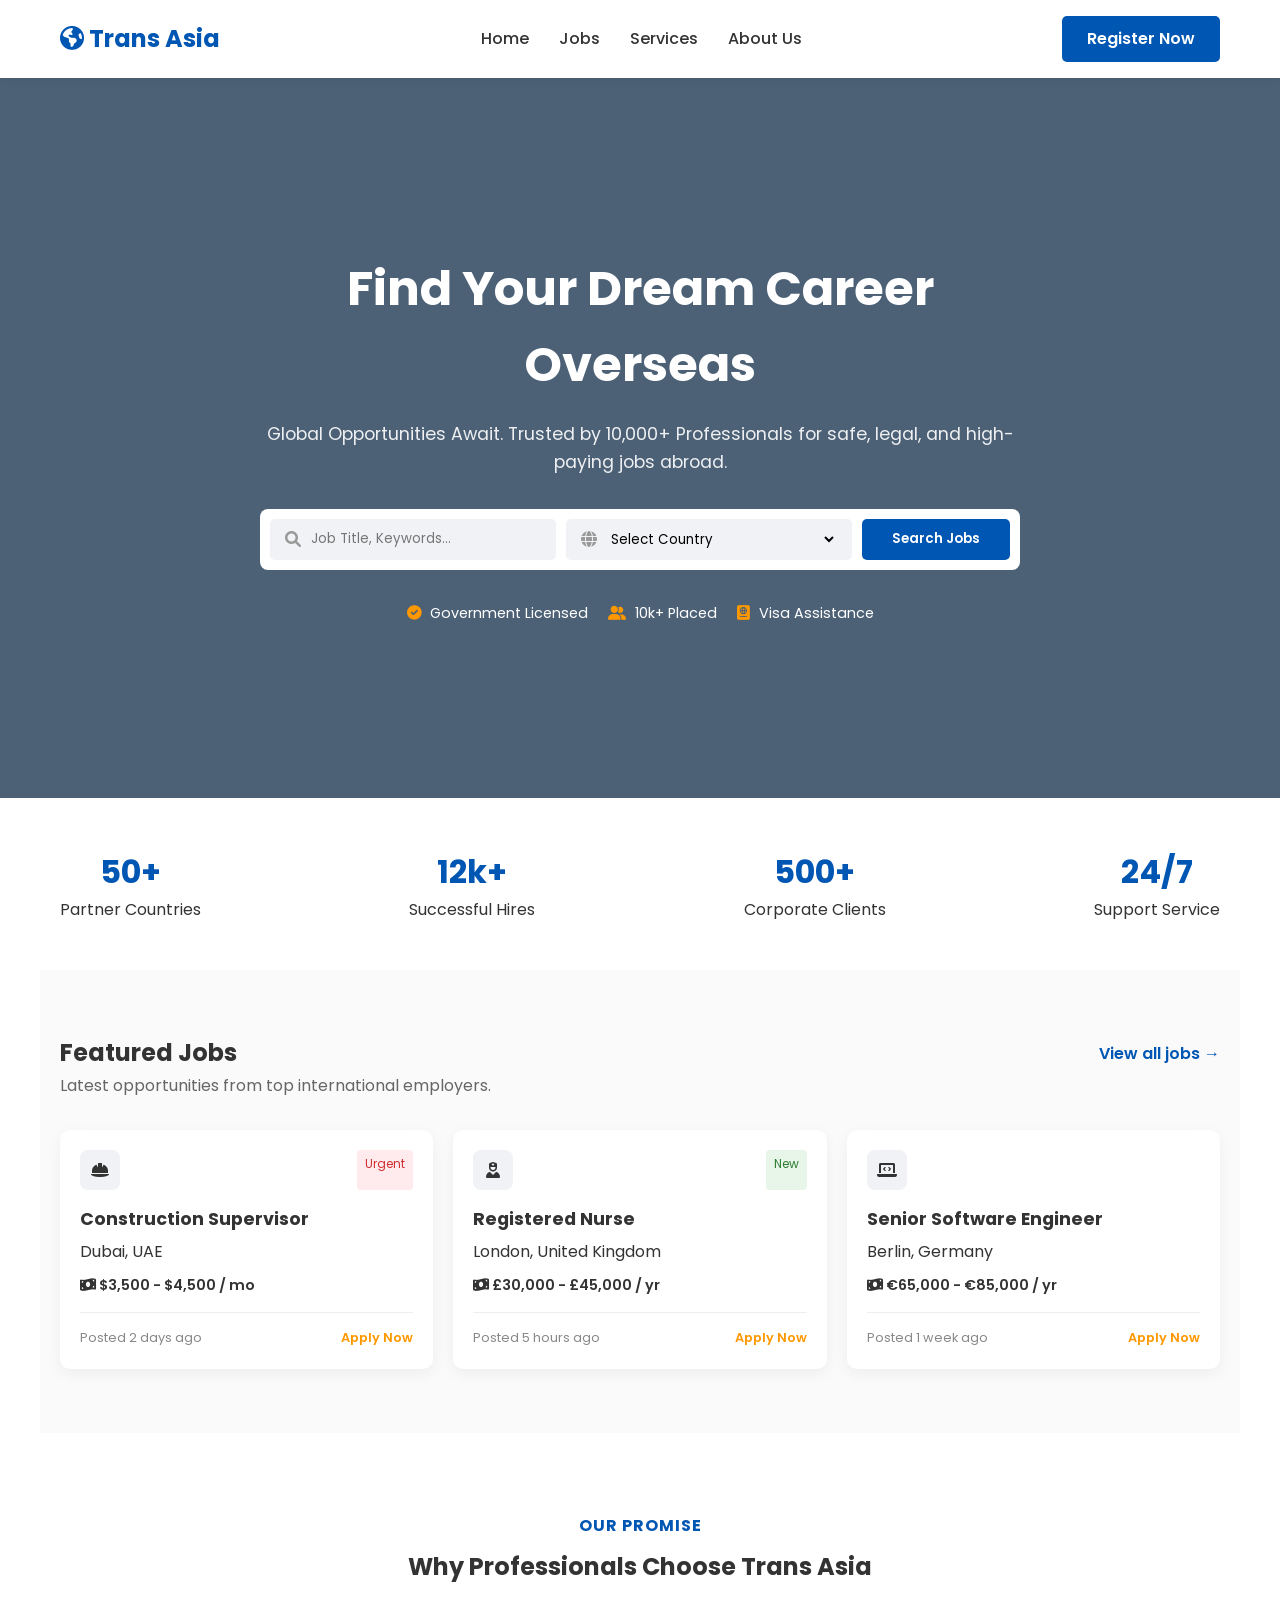
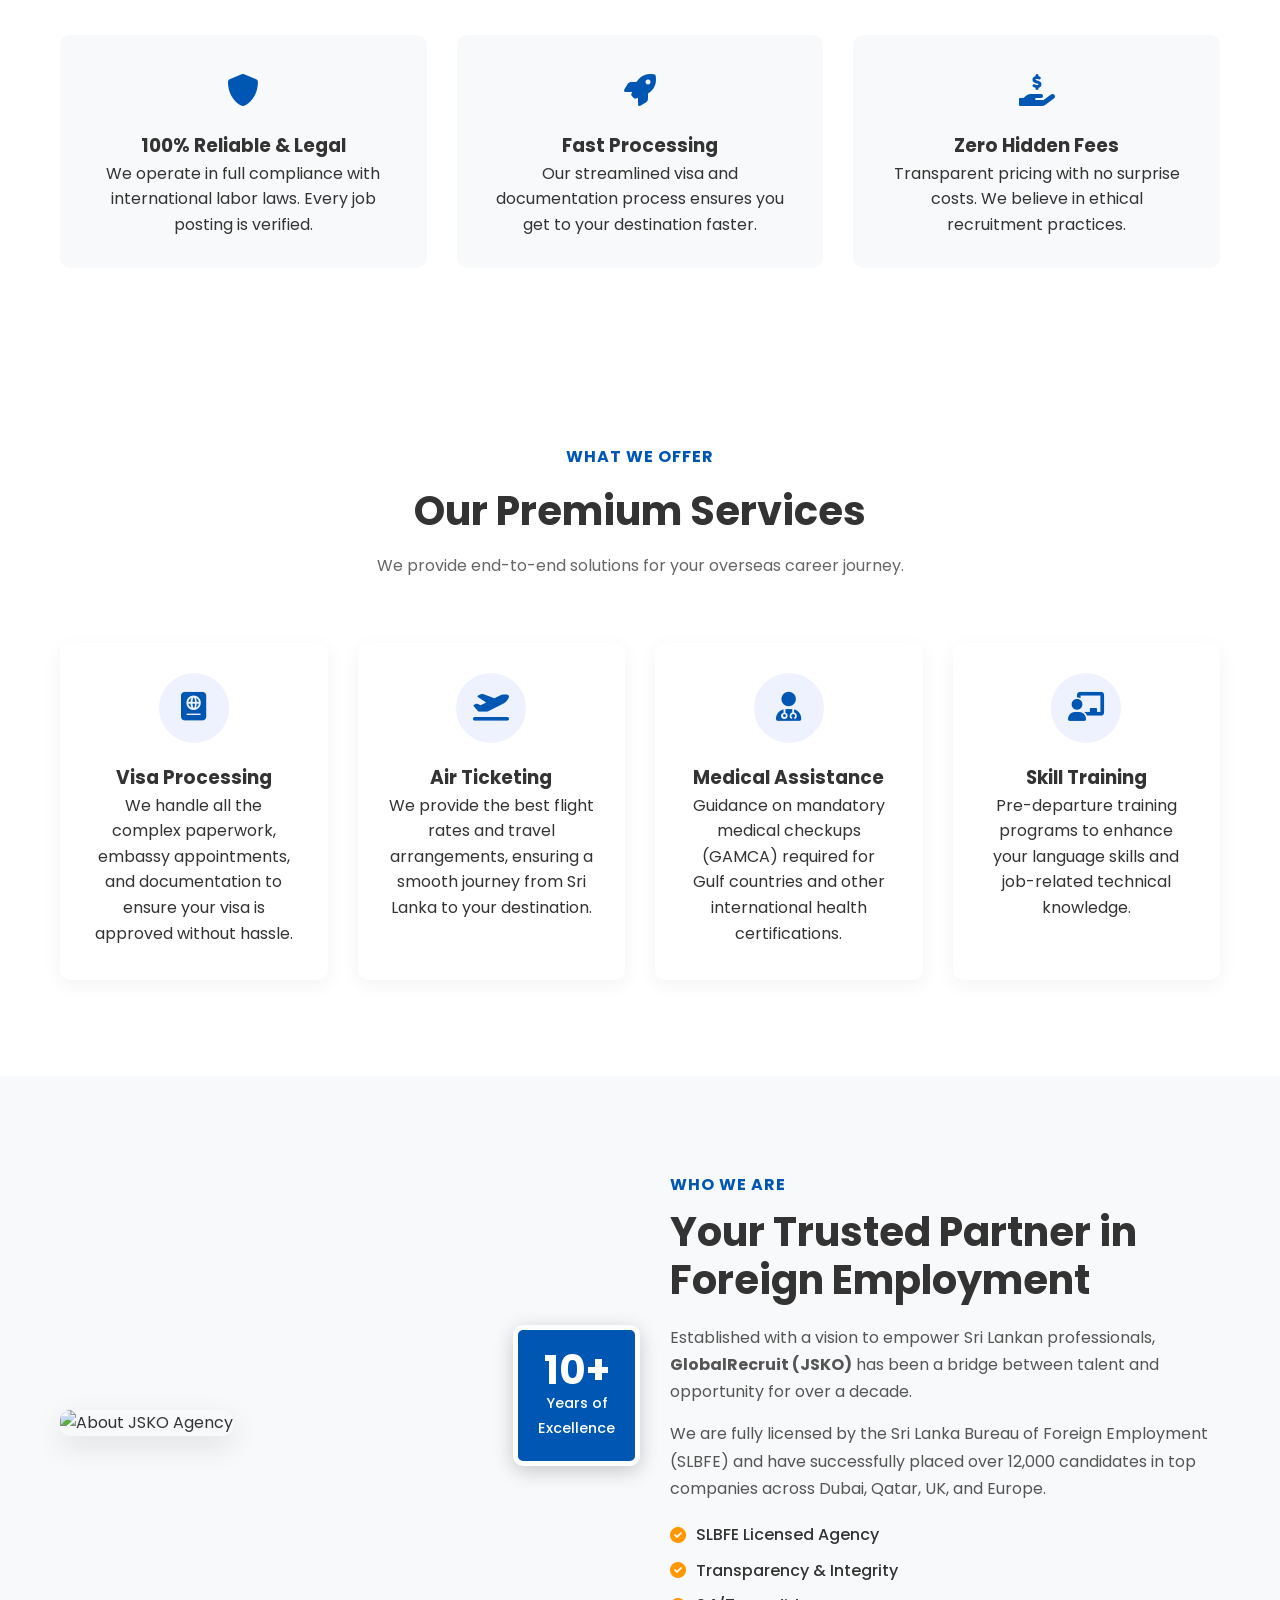
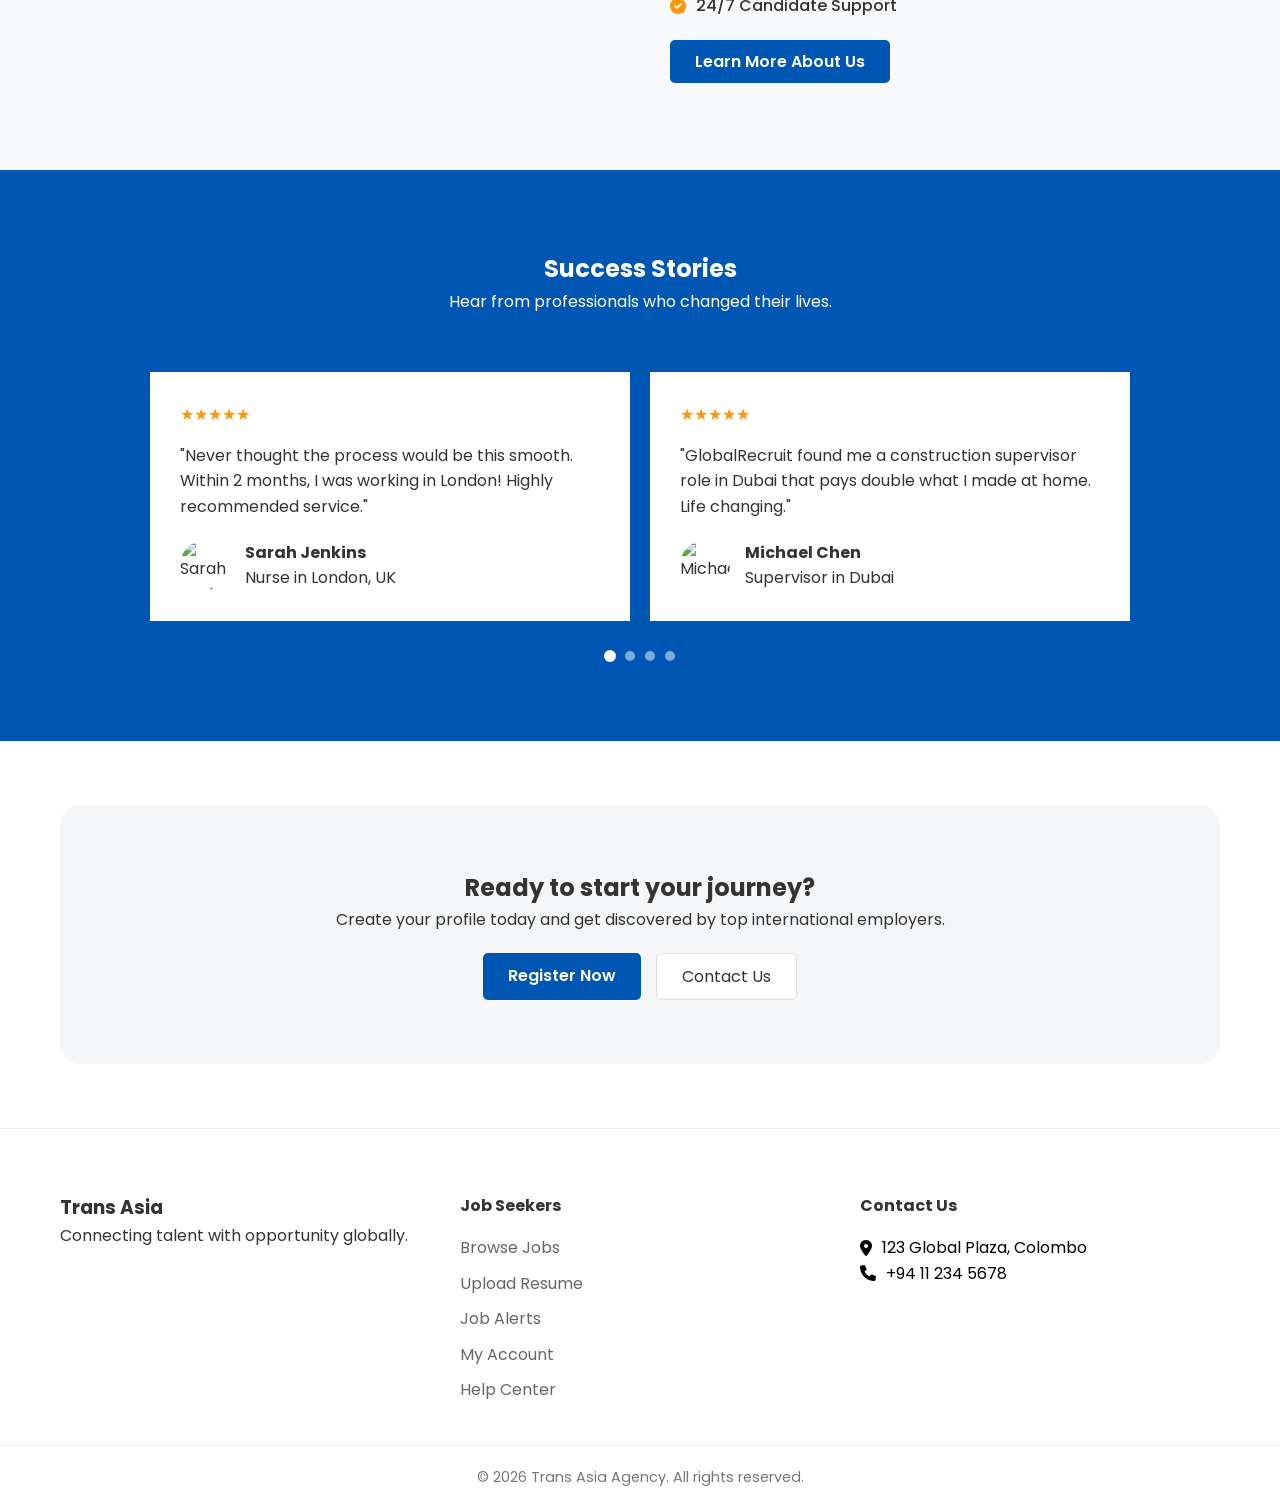
==== index.html @ 0c06eb76 "first commit" ====
<!DOCTYPE html>
<html lang="en">

<head>
    <meta charset="UTF-8">
    <meta name="viewport" content="width=device-width, initial-scale=1.0">
    <title>Trans Asia - Find Your Dream Career</title>
    <link href="https://fonts.googleapis.com/css2?family=Poppins:wght@300;400;500;600;700&display=swap"
        rel="stylesheet">
    <link rel="stylesheet" href="https://cdnjs.cloudflare.com/ajax/libs/font-awesome/6.0.0/css/all.min.css">
    <link rel="stylesheet" href="style.css">
</head>

<body>

    <nav class="navbar">
        <div class="container">
            <a href="#" class="logo"><i class="fas fa-globe-americas"></i> Trans Asia</a>
            <ul class="nav-links">
                <li><a href="#">Home</a></li>
                <li><a href="jobs.html">Jobs</a></li>
                <li><a href="#services">Services</a></li>
                <li><a href="#about">About Us</a></li>
            </ul>
            <a href="#" class="btn-primary">Register Now</a>
            <div class="menu-toggle"><i class="fas fa-bars"></i></div>
        </div>
    </nav>

    <header class="hero">
        <div class="overlay"></div>
        <div class="hero-content container reveal">
            <h1>Find Your Dream Career Overseas</h1>
            <p>Global Opportunities Await. Trusted by 10,000+ Professionals for safe, legal, and high-paying jobs
                abroad.</p>

            <div class="search-box">
                <div class="input-group">
                    <i class="fas fa-search"></i>
                    <input type="text" placeholder="Job Title, Keywords...">
                </div>
                <div class="input-group">
                    <i class="fas fa-globe"></i>
                    <select>
                        <option disabled selected>Select Country</option>
                        <option>Dubai</option>
                        <option>UK</option>
                        <option>Canada</option>
                    </select>
                </div>
                <button class="btn-search">Search Jobs</button>
            </div>

            <div class="trust-badges">
                <span><i class="fas fa-check-circle"></i> Government Licensed</span>
                <span><i class="fas fa-user-friends"></i> 10k+ Placed</span>
                <span><i class="fas fa-passport"></i> Visa Assistance</span>
            </div>
        </div>
    </header>

    <section class="stats container reveal">
        <div class="stat-item">
            <h3>50+</h3>
            <p>Partner Countries</p>
        </div>
        <div class="stat-item">
            <h3>12k+</h3>
            <p>Successful Hires</p>
        </div>
        <div class="stat-item">
            <h3>500+</h3>
            <p>Corporate Clients</p>
        </div>
        <div class="stat-item">
            <h3>24/7</h3>
            <p>Support Service</p>
        </div>
    </section>

    <section class="featured-jobs container reveal" id="jobs">
        <div class="section-header">
            <h2>Featured Jobs</h2>
            <a href="jobs.html" class="view-all">View all jobs &rarr;</a>
        </div>
        <p class="subtitle">Latest opportunities from top international employers.</p>

        <div class="jobs-grid">
            <div class="job-card">
                <div class="card-top">
                    <div class="icon-box"><i class="fas fa-hard-hat"></i></div>
                    <span class="tag urgent">Urgent</span>
                </div>
                <h3>Construction Supervisor</h3>
                <p class="location">Dubai, UAE</p>
                <p class="salary"><i class="fas fa-money-bill-wave"></i> $3,500 - $4,500 / mo</p>
                <div class="card-footer">
                    <span>Posted 2 days ago</span>
                    <a href="#" class="apply-link">Apply Now</a>
                </div>
            </div>

            <div class="job-card">
                <div class="card-top">
                    <div class="icon-box"><i class="fas fa-user-nurse"></i></div>
                    <span class="tag new">New</span>
                </div>
                <h3>Registered Nurse</h3>
                <p class="location">London, United Kingdom</p>
                <p class="salary"><i class="fas fa-money-bill-wave"></i> £30,000 - £45,000 / yr</p>
                <div class="card-footer">
                    <span>Posted 5 hours ago</span>
                    <a href="#" class="apply-link">Apply Now</a>
                </div>
            </div>

            <div class="job-card">
                <div class="card-top">
                    <div class="icon-box"><i class="fas fa-laptop-code"></i></div>
                </div>
                <h3>Senior Software Engineer</h3>
                <p class="location">Berlin, Germany</p>
                <p class="salary"><i class="fas fa-money-bill-wave"></i> €65,000 - €85,000 / yr</p>
                <div class="card-footer">
                    <span>Posted 1 week ago</span>
                    <a href="#" class="apply-link">Apply Now</a>
                </div>
            </div>
        </div>
    </section>

    <section class="why-us container reveal" id="services">
        <h4 class="small-title">OUR PROMISE</h4>
        <h2>Why Professionals Choose Trans Asia</h2>

        <div class="features-grid">
            <div class="feature-box">
                <div class="f-icon"><i class="fas fa-shield-alt"></i></div>
                <h3>100% Reliable & Legal</h3>
                <p>We operate in full compliance with international labor laws. Every job posting is verified.</p>
            </div>
            <div class="feature-box">
                <div class="f-icon"><i class="fas fa-rocket"></i></div>
                <h3>Fast Processing</h3>
                <p>Our streamlined visa and documentation process ensures you get to your destination faster.</p>
            </div>
            <div class="feature-box">
                <div class="f-icon"><i class="fas fa-hand-holding-usd"></i></div>
                <h3>Zero Hidden Fees</h3>
                <p>Transparent pricing with no surprise costs. We believe in ethical recruitment practices.</p>
            </div>
        </div>
    </section>

    <section id="services" class="services-section container reveal">
        <div class="section-header-center">
            <h4 class="small-title">WHAT WE OFFER</h4>
            <h2>Our Premium Services</h2>
            <p>We provide end-to-end solutions for your overseas career journey.</p>
        </div>

        <div class="services-grid">
            <div class="service-card">
                <div class="s-icon"><i class="fas fa-passport"></i></div>
                <h3>Visa Processing</h3>
                <p>We handle all the complex paperwork, embassy appointments, and documentation to ensure your visa is
                    approved without hassle.</p>
            </div>

            <div class="service-card">
                <div class="s-icon"><i class="fas fa-plane-departure"></i></div>
                <h3>Air Ticketing</h3>
                <p>We provide the best flight rates and travel arrangements, ensuring a smooth journey from Sri Lanka to
                    your destination.</p>
            </div>

            <div class="service-card">
                <div class="s-icon"><i class="fas fa-user-md"></i></div>
                <h3>Medical Assistance</h3>
                <p>Guidance on mandatory medical checkups (GAMCA) required for Gulf countries and other international
                    health certifications.</p>
            </div>

            <div class="service-card">
                <div class="s-icon"><i class="fas fa-chalkboard-teacher"></i></div>
                <h3>Skill Training</h3>
                <p>Pre-departure training programs to enhance your language skills and job-related technical knowledge.
                </p>
            </div>
        </div>
    </section>

    <section id="about" class="about-section reveal">
        <div class="container about-wrapper">
            <div class="about-image">
                <img src="https://images.unsplash.com/photo-1556761175-5973dc0f32e7?ixlib=rb-1.2.1&auto=format&fit=crop&w=800&q=80"
                    alt="About JSKO Agency">
                <div class="experience-badge">
                    <span class="years">10+</span>
                    <span class="text">Years of<br>Excellence</span>
                </div>
            </div>

            <div class="about-content">
                <h4 class="small-title">WHO WE ARE</h4>
                <h2>Your Trusted Partner in Foreign Employment</h2>
                <p>Established with a vision to empower Sri Lankan professionals, <strong>GlobalRecruit (JSKO)</strong>
                    has been a bridge between talent and opportunity for over a decade.</p>

                <p>We are fully licensed by the Sri Lanka Bureau of Foreign Employment (SLBFE) and have successfully
                    placed over 12,000 candidates in top companies across Dubai, Qatar, UK, and Europe.</p>

                <ul class="about-list">
                    <li><i class="fas fa-check-circle"></i> SLBFE Licensed Agency</li>
                    <li><i class="fas fa-check-circle"></i> Transparency & Integrity</li>
                    <li><i class="fas fa-check-circle"></i> 24/7 Candidate Support</li>
                </ul>

                <a href="#" class="btn-primary">Learn More About Us</a>
            </div>
        </div>
    </section>

    <section class="testimonials reveal">
        <div class="container">
            <h2>Success Stories</h2>
            <p>Hear from professionals who changed their lives.</p>

            <div class="testimonial-wrapper">
                <div class="testimonial-track" id="testimonialTrack">
                </div>
            </div>

            <div class="indicators" id="indicators"></div>
        </div>
    </section>

    <section class="cta-section container reveal">
        <div class="cta-box">
            <h2>Ready to start your journey?</h2>
            <p>Create your profile today and get discovered by top international employers.</p>
            <div class="cta-buttons">
                <a href="#" class="btn-primary">Register Now</a>
                <a href="#" class="btn-secondary">Contact Us</a>
            </div>
        </div>
    </section>

    <footer>
        <div class="container footer-content">
            <div class="footer-col">
                <h3>Trans Asia</h3>
                <p>Connecting talent with opportunity globally.</p>
            </div>
            <div class="footer-col">
                <h4>Job Seekers</h4>
                <ul>
                    <li><a href="#">Browse Jobs</a></li>
                    <li><a href="#">Upload Resume</a></li>
                    <li><a href="#">Job Alerts</a></li>
                    <li><a href="#">My Account</a></li>
                    <li><a href="#">Help Center</a></li>
                </ul>
            </div>
            <div class="footer-col contact-info">
                <h4>Contact Us</h4>
                <a href="mailto:abc@mail.com"><i class="fas fa-map-marker-alt"></i> 123 Global Plaza, Colombo</a>
                <a href="tel:+94 11 234 5678"><i class="fas fa-phone"></i> +94 11 234 5678</a>
            </div>
        </div>
        <div class="footer-bottom">
            <p>&copy; 2026 Trans Asia Agency. All rights reserved.</p>
        </div>
    </footer>

    <script src="script.js"></script>
</body>

</html>
---- style.css ----
:root {
  --primary-color: #0056b3;
  --secondary-color: #f8f9fa;
  --text-dark: #333;
  --text-light: #666;
  --accent-orange: #ff9800;
  --font-family: "Poppins", sans-serif;
}

* {
  margin: 0;
  padding: 0;
  box-sizing: border-box;
  font-family: var(--font-family);
}

html {
  scroll-behavior: smooth;
}

body {
  background-color: #ffffff;
  color: var(--text-dark);
  line-height: 1.6;
}

.container {
  max-width: 1200px;
  margin: 0 auto;
  padding: 0 20px;
}

/* Navbar */
.navbar {
  background: #fff;
  padding: 1rem 0;
  box-shadow: 0 2px 10px rgba(0, 0, 0, 0.05);
  position: sticky;
  top: 0;
  z-index: 1000;
}
.navbar .container {
  display: flex;
  justify-content: space-between;
  align-items: center;
}
.logo {
  font-size: 1.5rem;
  font-weight: 700;
  color: var(--primary-color);
  text-decoration: none;
}
.nav-links {
  display: flex;
  list-style: none;
  gap: 30px;
}
.nav-links a {
  text-decoration: none;
  color: var(--text-dark);
  font-weight: 500;
}
.btn-primary {
  background: var(--primary-color);
  color: #fff;
  padding: 10px 25px;
  border-radius: 5px;
  text-decoration: none;
  font-weight: 600;
  transition: 0.3s;
}
.btn-primary:hover {
  background: #004494;
}
.menu-toggle {
  display: none;
}

/* Hero Section */
.hero {
  position: relative;
  height: 80vh;
  background: url("https://images.unsplash.com/photo-1486406146926-c627a92ad1ab?ixlib=rb-1.2.1&auto=format&fit=crop&w=1920&q=80")
    no-repeat center center/cover;
  display: flex;
  align-items: center;
  justify-content: center;
  text-align: center;
  color: #fff;
}
.hero .overlay {
  position: absolute;
  top: 0;
  left: 0;
  width: 100%;
  height: 100%;
  background: rgba(0, 30, 60, 0.7);
}
.hero-content {
  position: relative;
  z-index: 2;
  max-width: 800px;
}
.hero h1 {
  font-size: 3rem;
  margin-bottom: 1rem;
}
.hero p {
  font-size: 1.1rem;
  margin-bottom: 2rem;
  opacity: 0.9;
}

/* Search Box */
.search-box {
  background: #fff;
  padding: 10px;
  border-radius: 8px;
  display: flex;
  gap: 10px;
  flex-wrap: wrap;
}
.input-group {
  flex: 1;
  display: flex;
  align-items: center;
  background: #f0f2f5;
  padding: 10px 15px;
  border-radius: 5px;
}
.input-group i {
  color: #999;
  margin-right: 10px;
}
.input-group input,
.input-group select {
  border: none;
  background: transparent;
  width: 100%;
  outline: none;
}
.btn-search {
  background: var(--primary-color);
  color: #fff;
  border: none;
  padding: 10px 30px;
  border-radius: 5px;
  cursor: pointer;
  font-weight: 600;
}

.trust-badges {
  margin-top: 2rem;
  display: flex;
  justify-content: center;
  gap: 20px;
  font-size: 0.9rem;
}
.trust-badges i {
  color: var(--accent-orange);
  margin-right: 5px;
}

/* Stats */
.stats {
  display: flex;
  justify-content: space-between;
  text-align: center;
  padding: 3rem 20px;
}
.stats h3 {
  color: var(--primary-color);
  font-size: 2rem;
}

/* Featured Jobs */
.featured-jobs {
  padding: 4rem 20px;
  background: #fafafa;
}
.section-header {
  display: flex;
  justify-content: space-between;
  align-items: center;
}
.subtitle {
  color: var(--text-light);
  margin-bottom: 2rem;
}
.view-all {
  text-decoration: none;
  color: var(--primary-color);
  font-weight: 600;
}

.jobs-grid {
  display: grid;
  grid-template-columns: repeat(auto-fit, minmax(300px, 1fr));
  gap: 20px;
}
.job-card {
  background: #fff;
  padding: 20px;
  border-radius: 10px;
  box-shadow: 0 5px 15px rgba(0, 0, 0, 0.05);
  transition: transform 0.3s;
}
.job-card:hover {
  transform: translateY(-5px);
}
.card-top {
  display: flex;
  justify-content: space-between;
  margin-bottom: 15px;
}
.icon-box {
  width: 40px;
  height: 40px;
  background: #f0f2f5;
  border-radius: 8px;
  display: flex;
  align-items: center;
  justify-content: center;
}
.tag {
  font-size: 0.75rem;
  padding: 4px 8px;
  border-radius: 4px;
}
.tag.urgent {
  background: #ffebee;
  color: #d32f2f;
}
.tag.new {
  background: #e8f5e9;
  color: #2e7d32;
}

.job-card h3 {
  font-size: 1.1rem;
  margin-bottom: 5px;
}
.salary {
  font-weight: 600;
  font-size: 0.9rem;
  margin: 10px 0;
}
.card-footer {
  display: flex;
  justify-content: space-between;
  align-items: center;
  margin-top: 15px;
  border-top: 1px solid #eee;
  padding-top: 15px;
  font-size: 0.8rem;
  color: #888;
}
.apply-link {
  color: var(--accent-orange);
  text-decoration: none;
  font-weight: 600;
}

/* Why Choose Us */
.why-us {
  padding: 5rem 20px;
  text-align: center;
}
.small-title {
  color: var(--primary-color);
  letter-spacing: 1px;
  margin-bottom: 10px;
}
.features-grid {
  display: flex;
  justify-content: space-between;
  gap: 30px;
  margin-top: 3rem;
}
.feature-box {
  background: #f8f9fa;
  padding: 30px;
  border-radius: 10px;
  flex: 1;
}
.f-icon {
  font-size: 2rem;
  color: var(--primary-color);
  margin-bottom: 15px;
}
/* --- Services Section Styles --- */
.services-section {
  padding: 6rem 20px;
  text-align: center;
}

.section-header-center {
  margin-bottom: 4rem;
  max-width: 700px;
  margin-left: auto;
  margin-right: auto;
}
.section-header-center h2 {
  font-size: 2.5rem;
  margin-bottom: 10px;
}
.section-header-center p {
  color: #666;
}

.services-grid {
  display: grid;
  grid-template-columns: repeat(
    auto-fit,
    minmax(250px, 1fr)
  ); /* Responsive Grid */
  gap: 30px;
}

.service-card {
  background: #fff;
  padding: 30px;
  border-radius: 10px;
  box-shadow: 0 5px 20px rgba(0, 0, 0, 0.05);
  transition: all 0.3s ease;
  border-bottom: 4px solid transparent;
}

.service-card:hover {
  transform: translateY(-10px);
  border-bottom-color: var(--primary-color);
  box-shadow: 0 10px 30px rgba(0, 0, 0, 0.1);
}

.s-icon {
  width: 70px;
  height: 70px;
  background: #eef2ff;
  color: var(--primary-color);
  border-radius: 50%;
  display: flex;
  align-items: center;
  justify-content: center;
  font-size: 1.8rem;
  margin: 0 auto 20px;
  transition: 0.3s;
}

.service-card:hover .s-icon {
  background: var(--primary-color);
  color: #fff;
}

/* --- About Us Section Styles --- */
.about-section {
  padding: 6rem 0;
  background-color: #f8f9fa; /* Light Gray Background */
}

.about-wrapper {
  display: flex;
  align-items: center;
  gap: 60px;
}

/* About Image Styling */
.about-image {
  flex: 1;
  position: relative;
}

.about-image img {
  width: 100%;
  border-radius: 10px;
  box-shadow: 0 10px 30px rgba(0, 0, 0, 0.1);
}

/* Experience Badge (Floating Box) */
.experience-badge {
  position: absolute;
  bottom: -30px;
  right: -30px;
  background: var(--primary-color);
  color: #fff;
  padding: 20px;
  border-radius: 10px;
  text-align: center;
  box-shadow: 0 5px 20px rgba(0, 0, 0, 0.2);
  border: 5px solid #fff;
}
.experience-badge .years {
  display: block;
  font-size: 2.5rem;
  font-weight: 700;
  line-height: 1;
}
.experience-badge .text {
  font-size: 0.9rem;
  font-weight: 500;
}

/* About Content Styling */
.about-content {
  flex: 1;
}
.about-content h2 {
  font-size: 2.5rem;
  margin-bottom: 20px;
  line-height: 1.2;
}
.about-content p {
  color: #555;
  margin-bottom: 15px;
  line-height: 1.7;
}

.about-list {
  list-style: none;
  margin: 20px 0 30px;
}
.about-list li {
  margin-bottom: 10px;
  font-weight: 500;
  display: flex;
  align-items: center;
  gap: 10px;
}
.about-list li i {
  color: var(--accent-orange);
}

/* --- Mobile Responsiveness for New Sections --- */
@media (max-width: 900px) {
  .about-wrapper {
    flex-direction: column; /* Image eka udata, Text eka yatata */
  }
  .about-image {
    margin-bottom: 40px; /* Badge eka nisa ida thiyanawa */
  }
  .experience-badge {
    right: 10px;
    bottom: -20px;
  }
  .section-header-center h2,
  .about-content h2 {
    font-size: 2rem;
  }
}

/* Testimonials */
/* --- Testimonials Slider Styles --- */

.testimonials {
  /* Kalin thibba ewa ehemmama thiyanna */
  background: var(--primary-color);
  color: #fff;
  padding: 5rem 20px;
  text-align: center;
  overflow: hidden; /* Muhuda eliyata yana eka nawaththanna */
}

/* Main window eka */
.testimonial-wrapper {
  max-width: 1000px; /* Slider eke maximum width eka */
  margin: 3rem auto 0;
  overflow: hidden; /* Track eka eliyata giyama nopenenna */
  position: relative;
}

/* Rail Peella (Track) */
.testimonial-track {
  display: flex;
  transition: transform 0.5s ease-in-out; /* Smooth sliding animation */
  gap: 0; /* Gap eka padding walin handle karamu */
}

/* Card Styling Update */
.review-card {
  background: #fff;
  color: var(--text-dark);
  padding: 30px;
  border-radius: 10px;
  text-align: left;

  /* Responsive Width Logic */
  min-width: 50%; /* Desktop: Card 2k penawa */
  box-sizing: border-box; /* Padding ekka width calculate karanna */
  margin: 0; /* Margin ain kara gap eka manual denata */
  border: 10px solid transparent; /* Card deka athara gap eka hadanna trick ekak */
  background-clip: padding-box;
}

.stars {
  color: var(--accent-orange);
  margin-bottom: 15px;
}
.user-info {
  display: flex;
  gap: 15px;
  align-items: center;
  margin-top: 20px;
}
.user-info img {
  width: 50px;
  height: 50px;
  border-radius: 50%;
  object-fit: cover;
}

/* Dots Styling */
.indicators {
  margin-top: 20px;
  display: flex;
  justify-content: center;
  gap: 10px;
}
.dot {
  width: 10px;
  height: 10px;
  background: rgba(255, 255, 255, 0.5);
  border-radius: 50%;
  cursor: pointer;
  transition: 0.3s;
}
.dot.active {
  background: #fff;
  transform: scale(1.2);
}

/* CTA Box */
.cta-section {
  padding: 4rem 20px;
}
.cta-box {
  background: #f4f6f8;
  padding: 4rem;
  border-radius: 20px;
  text-align: center;
}
.cta-buttons {
  margin-top: 20px;
  display: flex;
  gap: 15px;
  justify-content: center;
}
.btn-secondary {
  background: #fff;
  border: 1px solid #ddd;
  color: var(--text-dark);
  padding: 10px 25px;
  border-radius: 5px;
  text-decoration: none;
}

/* Footer */
footer {
  background: #fff;
  padding-top: 4rem;
  border-top: 1px solid #eee;
}
.footer-content {
  display: grid;
  grid-template-columns: repeat(auto-fit, minmax(200px, 1fr));
  gap: 40px;
  padding-bottom: 2rem;
}

.footer-col h4 {
  margin-bottom: 1rem;
}

.footer-bottom {
  text-align: center;
  padding: 20px;
  border-top: 1px solid #eee;
  font-size: 0.9rem;
  color: #777;
}

.contact-info {
  display: flex;
  flex-direction: column;
}

.contact-info a {
  display: flex;
  align-items: center;
  gap: 10px;
  text-decoration: none;
  color: #000;
}

footer ul {
  list-style: none;
}
footer ul li {
  margin-bottom: 10px;
}
footer ul a {
  text-decoration: none;
  color: var(--text-light);
}

/* Animation Class */
.reveal {
  opacity: 0;
  transform: translateY(30px);
  transition: all 0.8s ease-out;
}
.reveal.active {
  opacity: 1;
  transform: translateY(0);
}

/* --- Job Listing Page Styles --- */

/* Page Header */
.page-header {
  background:
    linear-gradient(rgba(0, 86, 179, 0.9), rgba(0, 86, 179, 0.9)),
    url("https://images.unsplash.com/photo-1521737604893-d14cc237f11d?ixlib=rb-1.2.1&auto=format&fit=crop&w=1920&q=80");
  background-size: cover;
  background-position: center;
  color: #fff;
  padding: 3rem 0;
  text-align: center;
  margin-bottom: 3rem;
}
.page-header h1 {
  font-size: 2.5rem;
  margin-bottom: 0.5rem;
}

/* Layout Grid */
.jobs-layout {
  display: grid;
  grid-template-columns: 300px 1fr; /* Sidebar fixed width, Content fluid */
  gap: 40px;
  margin-bottom: 4rem;
}

/* Sidebar Styles */
.filter-sidebar {
  background: #fff;
  padding: 25px;
  border-radius: 10px;
  box-shadow: 0 5px 15px rgba(0, 0, 0, 0.05);
  height: fit-content;
  position: sticky;
  top: 100px; /* Sticks when scrolling */
}
.filter-group {
  margin-bottom: 25px;
}
.filter-group h3 {
  font-size: 1.2rem;
  color: var(--primary-color);
  border-bottom: 2px solid #f0f2f5;
  padding-bottom: 10px;
  margin-bottom: 20px;
}
.filter-group label {
  display: block;
  font-weight: 600;
  margin-bottom: 8px;
  font-size: 0.9rem;
}

.input-icon {
  position: relative;
}
.input-icon i {
  position: absolute;
  left: 15px;
  top: 50%;
  transform: translateY(-50%);
  color: #999;
}
.input-icon input {
  padding-left: 40px;
}

.filter-sidebar input[type="text"],
.filter-sidebar select {
  width: 100%;
  padding: 10px 15px;
  border: 1px solid #ddd;
  border-radius: 5px;
  outline: none;
  font-family: var(--font-family);
}

#searchInput input[type="text"] {
  padding-left: 20px;
}

.checkbox-group label {
  font-weight: 400;
  margin-bottom: 10px;
  display: flex;
  align-items: center;
  gap: 10px;
  cursor: pointer;
}
.w-100 {
  width: 100%;
  border: none;
  cursor: pointer;
}

/* Job Results Area */
.results-header {
  display: flex;
  justify-content: space-between;
  align-items: center;
  margin-bottom: 20px;
}
.sort-box select {
  padding: 5px 10px;
  border: 1px solid #ddd;
  border-radius: 5px;
  margin-left: 10px;
}

/* Vertical Job Card (List View) */
.jobs-grid-vertical {
  display: flex;
  flex-direction: column;
  gap: 20px;
}
.job-card-wide {
  display: flex;
  background: #fff;
  padding: 25px;
  border-radius: 10px;
  box-shadow: 0 2px 10px rgba(0, 0, 0, 0.05);
  transition: 0.3s;
  align-items: center;
  border: 1px solid #f0f2f5;
}
.job-card-wide:hover {
  transform: translateY(-3px);
  box-shadow: 0 8px 20px rgba(0, 0, 0, 0.1);
  border-color: var(--primary-color);
}

.job-logo {
  width: 60px;
  height: 60px;
  background: #f4f6f8;
  border-radius: 10px;
  display: flex;
  align-items: center;
  justify-content: center;
  font-size: 1.5rem;
  color: var(--primary-color);
  margin-right: 20px;
  flex-shrink: 0;
}
.job-details {
  flex: 1;
}
.job-details h3 {
  font-size: 1.2rem;
  margin-bottom: 5px;
}
.job-meta {
  display: flex;
  gap: 20px;
  font-size: 0.9rem;
  color: #666;
  margin-bottom: 10px;
}
.job-meta i {
  color: var(--accent-orange);
  margin-right: 5px;
}
.job-actions {
  text-align: right;
  min-width: 150px;
}
.job-tags {
  margin-top: 10px;
}
.tag-sm {
  background: #eef2ff;
  color: var(--primary-color);
  padding: 4px 10px;
  border-radius: 20px;
  font-size: 0.8rem;
  margin-right: 5px;
}

/* Pagination */
.pagination {
  display: flex;
  justify-content: center;
  gap: 10px;
  margin-top: 40px;
}
.pagination a {
  width: 40px;
  height: 40px;
  display: flex;
  align-items: center;
  justify-content: center;
  border: 1px solid #ddd;
  border-radius: 5px;
  text-decoration: none;
  color: var(--text-dark);
  transition: 0.3s;
}
.pagination a.active,
.pagination a:hover {
  background: var(--primary-color);
  color: #fff;
  border-color: var(--primary-color);
}

/* Animation Keyframes */
@keyframes fadeInUp {
  from {
    opacity: 0;
    transform: translateY(20px);
  }
  to {
    opacity: 1;
    transform: translateY(0);
  }
}
.animate-card {
  animation: fadeInUp 0.5s ease-out forwards;
}

/* Responsive */
@media (max-width: 900px) {
  .jobs-layout {
    grid-template-columns: 1fr;
  }
  .filter-sidebar {
    position: relative;
    top: 0;
    margin-bottom: 30px;
  }
  .job-card-wide {
    flex-direction: column;
    text-align: center;
    padding: 20px;
  }
  .job-logo {
    margin: 0 0 15px 0;
  }
  .job-meta {
    justify-content: center;
    flex-wrap: wrap;
    gap: 10px;
  }
  .job-actions {
    margin-top: 20px;
    width: 100%;
  }
  .job-actions .btn-primary {
    width: 100%;
    display: block;
  }
}

/* Mobile Responsive */
@media (max-width: 768px) {
  .nav-links {
    display: none;
  } /* Mobile menu toggle logic needed if expanding */
  .hero h1 {
    font-size: 2rem;
  }
  .features-grid,
  .review-grid,
  .stats {
    flex-direction: column;
    gap: 20px;
  }
  .search-box {
    flex-direction: column;
  }
  .input-group {
    width: 100%;
  }
  .btn-search {
    width: 100%;
  }
}
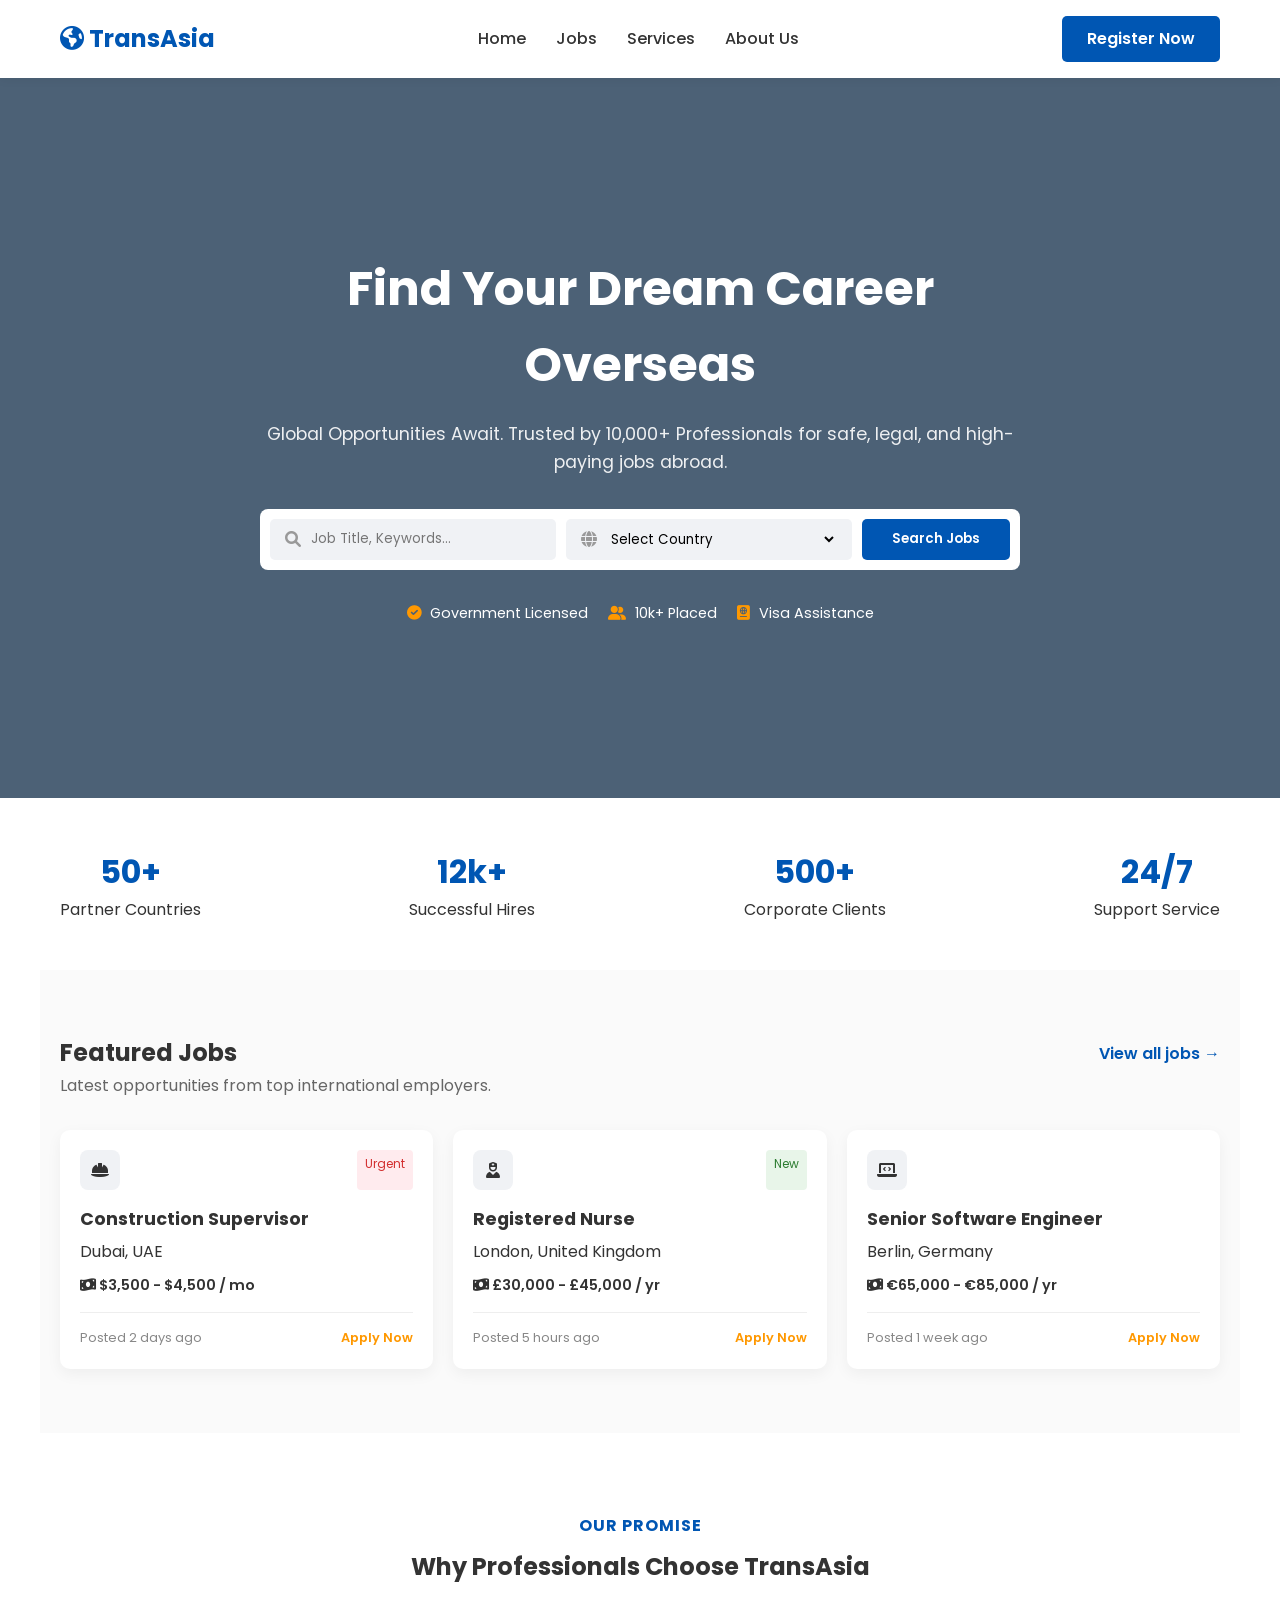
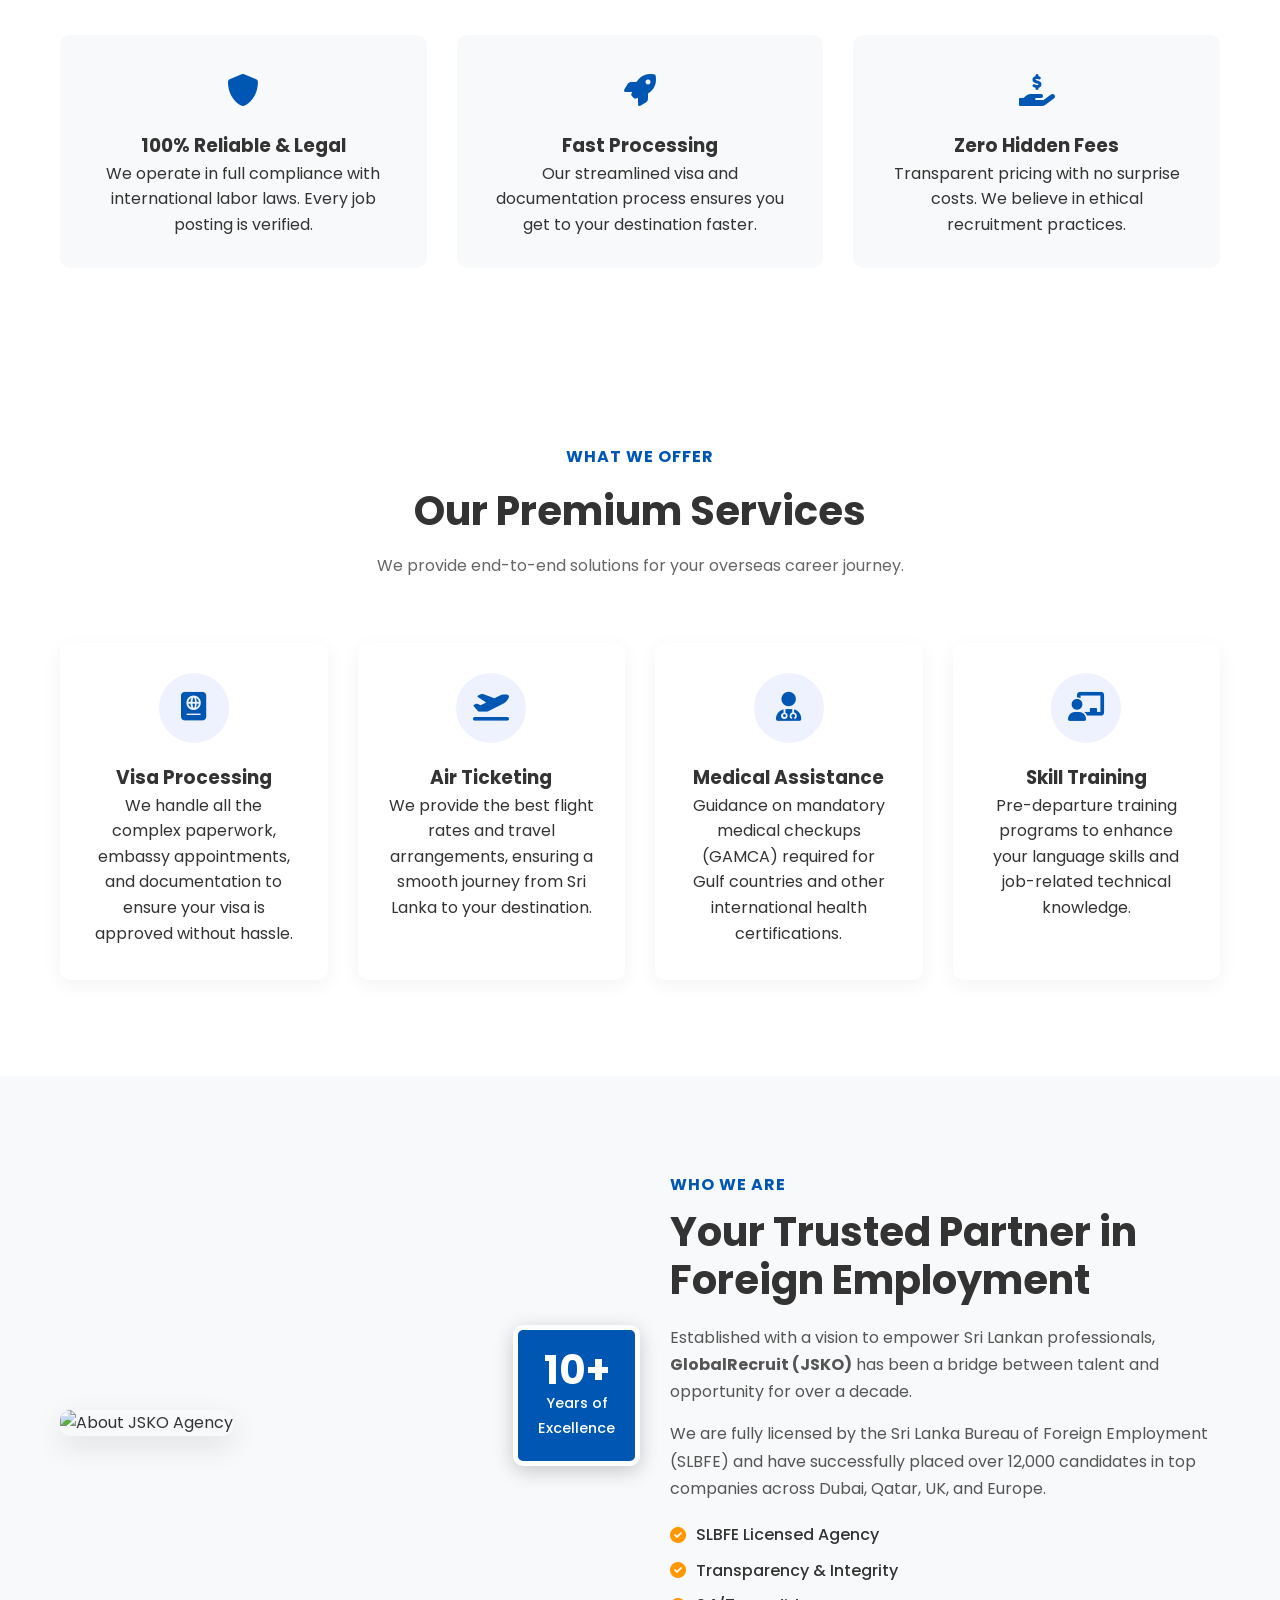
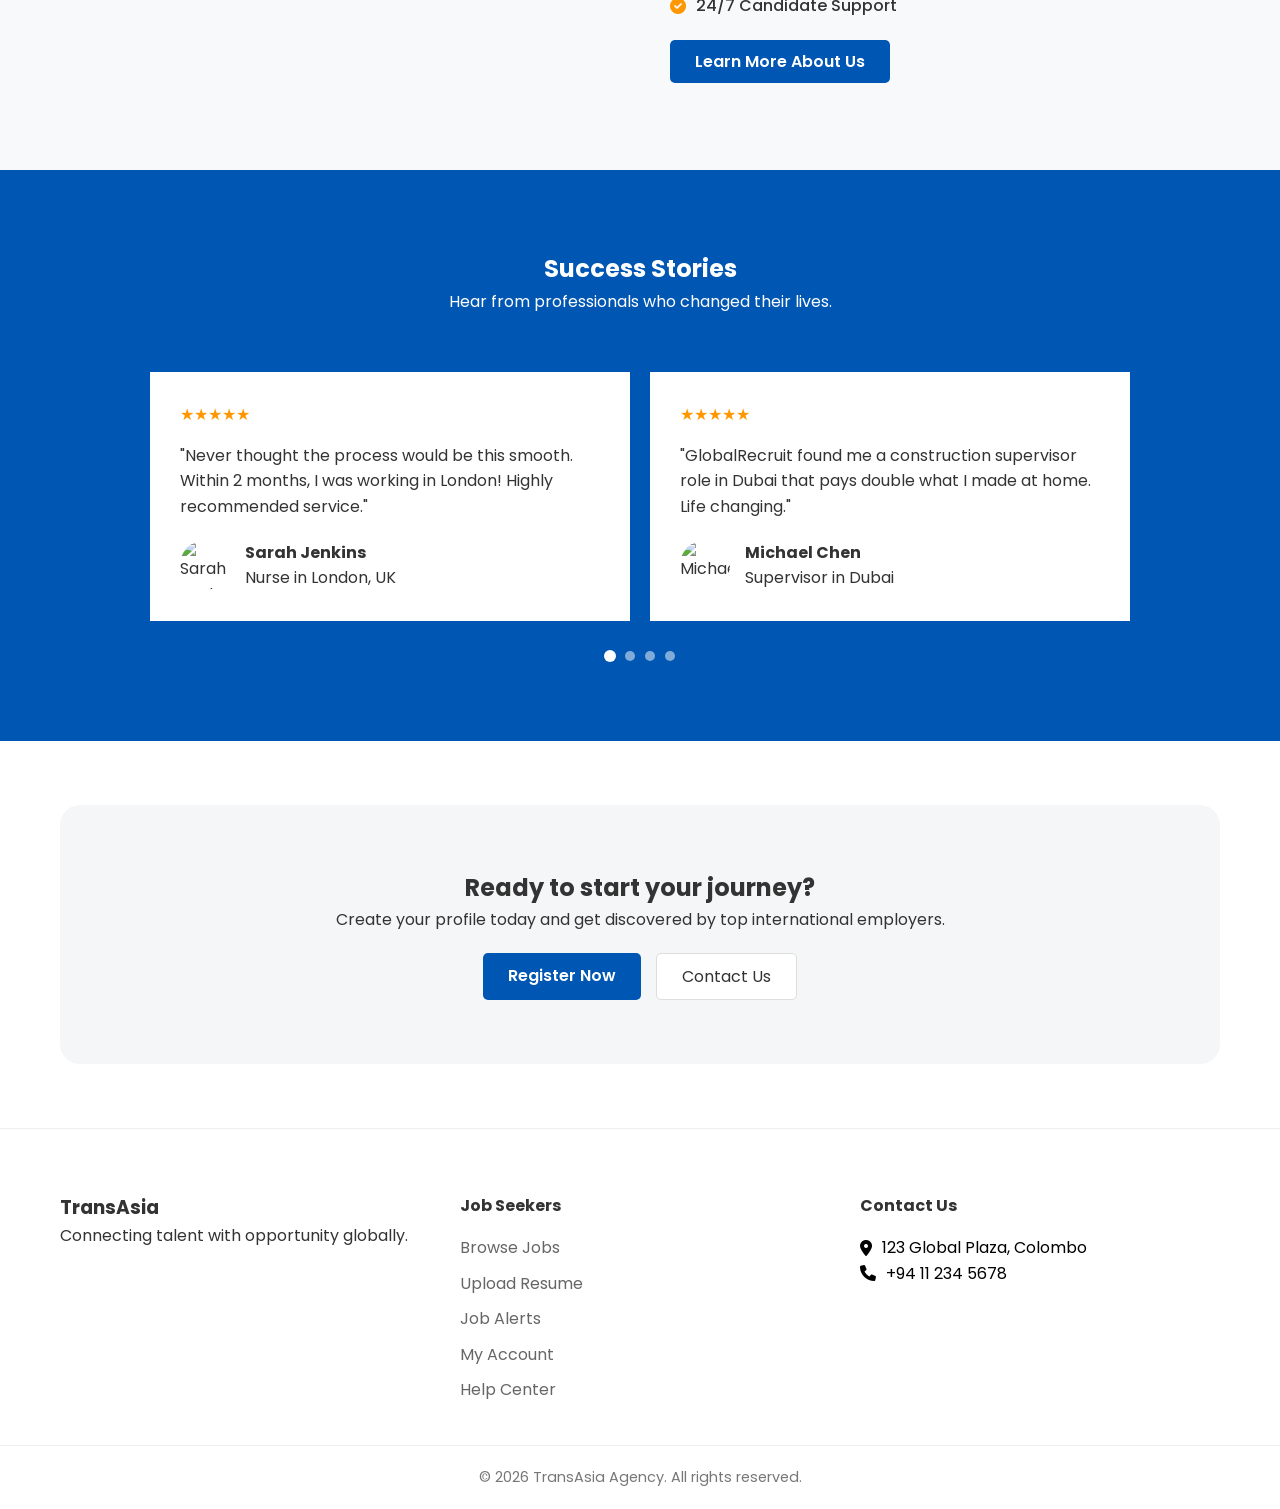
==== commit c34d5606: "feat: Implement login and registration pages with new styles and scripts, and update company name to" ====
--- a/index.html
+++ b/index.html
@@ -4,7 +4,7 @@
 <head>
     <meta charset="UTF-8">
     <meta name="viewport" content="width=device-width, initial-scale=1.0">
-    <title>Trans Asia - Find Your Dream Career</title>
+    <title>TransAsia - Find Your Dream Career</title>
     <link href="https://fonts.googleapis.com/css2?family=Poppins:wght@300;400;500;600;700&display=swap"
         rel="stylesheet">
     <link rel="stylesheet" href="https://cdnjs.cloudflare.com/ajax/libs/font-awesome/6.0.0/css/all.min.css">
@@ -15,14 +15,14 @@
 
     <nav class="navbar">
         <div class="container">
-            <a href="#" class="logo"><i class="fas fa-globe-americas"></i> Trans Asia</a>
+            <a href="#" class="logo"><i class="fas fa-globe-americas"></i> TransAsia</a>
             <ul class="nav-links">
                 <li><a href="#">Home</a></li>
                 <li><a href="jobs.html">Jobs</a></li>
                 <li><a href="#services">Services</a></li>
                 <li><a href="#about">About Us</a></li>
             </ul>
-            <a href="#" class="btn-primary">Register Now</a>
+            <a href="login.html" class="btn-primary">Register Now</a>
             <div class="menu-toggle"><i class="fas fa-bars"></i></div>
         </div>
     </nav>
@@ -131,7 +131,7 @@
 
     <section class="why-us container reveal" id="services">
         <h4 class="small-title">OUR PROMISE</h4>
-        <h2>Why Professionals Choose Trans Asia</h2>
+        <h2>Why Professionals Choose TransAsia</h2>
 
         <div class="features-grid">
             <div class="feature-box">
@@ -249,7 +249,7 @@
     <footer>
         <div class="container footer-content">
             <div class="footer-col">
-                <h3>Trans Asia</h3>
+                <h3>TransAsia</h3>
                 <p>Connecting talent with opportunity globally.</p>
             </div>
             <div class="footer-col">
@@ -269,7 +269,7 @@
             </div>
         </div>
         <div class="footer-bottom">
-            <p>&copy; 2026 Trans Asia Agency. All rights reserved.</p>
+            <p>&copy; 2026 TransAsia Agency. All rights reserved.</p>
         </div>
     </footer>
 
--- a/style.css
+++ b/style.css
@@ -889,3 +889,265 @@
     width: 100%;
   }
 }
+
+/* --- Authentication Page Styles --- */
+
+.auth-container {
+  min-height: 100vh;
+  display: flex;
+  align-items: center;
+  justify-content: center;
+  background-color: #f0f2f5;
+  padding: 20px;
+}
+
+.auth-box {
+  background: #fff;
+  width: 100%;
+  max-width: 900px;
+  height: 600px; /* Fixed height for desktop */
+  border-radius: 20px;
+  box-shadow: 0 15px 40px rgba(0, 0, 0, 0.1);
+  display: flex;
+  overflow: hidden;
+  position: relative;
+}
+
+/* Left Side (Image) */
+.auth-left {
+  flex: 1;
+  background: url("https://images.unsplash.com/photo-1497215728101-856f4ea42174?ixlib=rb-1.2.1&auto=format&fit=crop&w=800&q=80")
+    center/cover;
+  position: relative;
+  display: flex;
+  align-items: center;
+  justify-content: center;
+  color: #fff;
+  text-align: center;
+  padding: 40px;
+}
+
+.overlay-auth {
+  position: absolute;
+  top: 0;
+  left: 0;
+  width: 100%;
+  height: 100%;
+  background: linear-gradient(
+    135deg,
+    rgba(0, 86, 179, 0.9),
+    rgba(0, 30, 60, 0.8)
+  );
+}
+
+.auth-content {
+  position: relative;
+  z-index: 2;
+}
+.logo-white {
+  color: #fff;
+  font-size: 1.8rem;
+  font-weight: 700;
+  text-decoration: none;
+  display: block;
+  margin-bottom: 20px;
+}
+.auth-content h2 {
+  font-size: 2.2rem;
+  margin-bottom: 15px;
+}
+.auth-content p {
+  opacity: 0.9;
+}
+
+/* Right Side (Forms) */
+.auth-right {
+  flex: 1;
+  padding: 50px;
+  position: relative;
+  background: #fff;
+  display: flex;
+  align-items: center;
+}
+
+.auth-form {
+  width: 100%;
+  position: absolute; /* Forms stack on top of each other */
+  top: 50%;
+  left: 50%;
+  transform: translate(-50%, -50%);
+  opacity: 0;
+  pointer-events: none;
+  transition: all 0.5s ease;
+  padding: 0 50px;
+}
+
+.auth-form.active-form {
+  opacity: 1;
+  pointer-events: all;
+  transform: translate(-50%, -50%); /* Correct centering */
+}
+
+.auth-subtitle {
+  color: #888;
+  margin-bottom: 30px;
+  font-size: 0.9rem;
+}
+
+/* Floating Input Animation */
+.input-wrap {
+  position: relative;
+  margin-bottom: 25px;
+  height: 50px;
+}
+
+.input-field {
+  width: 100%;
+  height: 100%;
+  background: none;
+  border: none;
+  border-bottom: 2px solid #ddd;
+  outline: none;
+  font-size: 1rem;
+  color: var(--text-dark);
+  padding-top: 20px; /* Make space for label */
+  transition: 0.3s;
+}
+
+.input-wrap label {
+  position: absolute;
+  left: 0;
+  top: 15px;
+  color: #999;
+  pointer-events: none;
+  transition: 0.3s ease;
+}
+
+.input-wrap i {
+  position: absolute;
+  right: 0;
+  top: 15px;
+  color: #ccc;
+  cursor: pointer;
+}
+
+/* Animation Logic: When focused or has value */
+.input-field:focus,
+.input-field:valid {
+  border-bottom-color: var(--primary-color);
+}
+
+.input-field:focus + label,
+.input-field:valid + label {
+  top: -5px;
+  font-size: 0.8rem;
+  color: var(--primary-color);
+}
+
+/* Form Footer Links */
+.form-options {
+  display: flex;
+  justify-content: space-between;
+  font-size: 0.85rem;
+  margin-bottom: 25px;
+  align-items: center;
+}
+.forgot-pass {
+  color: var(--primary-color);
+  text-decoration: none;
+  font-weight: 500;
+}
+.bottom-text {
+  margin-top: 20px;
+  text-align: center;
+  font-size: 0.9rem;
+}
+.bottom-text a {
+  color: var(--primary-color);
+  font-weight: 600;
+  text-decoration: none;
+}
+
+/* Social Login */
+.divider {
+  text-align: center;
+  margin: 20px 0;
+  position: relative;
+}
+.divider span {
+  background: #fff;
+  padding: 0 10px;
+  color: #999;
+  font-size: 0.8rem;
+  position: relative;
+  z-index: 2;
+}
+.divider::before {
+  content: "";
+  position: absolute;
+  top: 50%;
+  left: 0;
+  width: 100%;
+  height: 1px;
+  background: #eee;
+}
+
+.social-login {
+  display: flex;
+  gap: 10px;
+}
+.social-login button {
+  flex: 1;
+  padding: 10px;
+  border: 1px solid #ddd;
+  background: #fff;
+  border-radius: 5px;
+  cursor: pointer;
+  transition: 0.3s;
+  display: flex;
+  align-items: center;
+  justify-content: center;
+  gap: 8px;
+  font-weight: 500;
+}
+.social-login button:hover {
+  background: #f8f9fa;
+}
+.google-btn i {
+  color: #db4437;
+}
+.fb-btn i {
+  color: #4267b2;
+}
+
+/* Responsive Login */
+@media (max-width: 768px) {
+  .auth-box {
+    flex-direction: column;
+    height: auto;
+    max-width: 500px;
+  }
+  .auth-left {
+    padding: 30px;
+    min-height: 200px;
+  }
+  .auth-right {
+    padding: 40px 20px;
+    height: auto;
+    min-height: 500px;
+  }
+  .auth-form {
+    position: relative;
+    top: 0;
+    left: 0;
+    transform: none !important;
+    padding: 0;
+  }
+  .auth-form.active-form {
+    transform: none;
+  }
+  /* Hide inactive form completely on mobile so height adjusts */
+  .auth-form:not(.active-form) {
+    display: none;
+  }
+}
